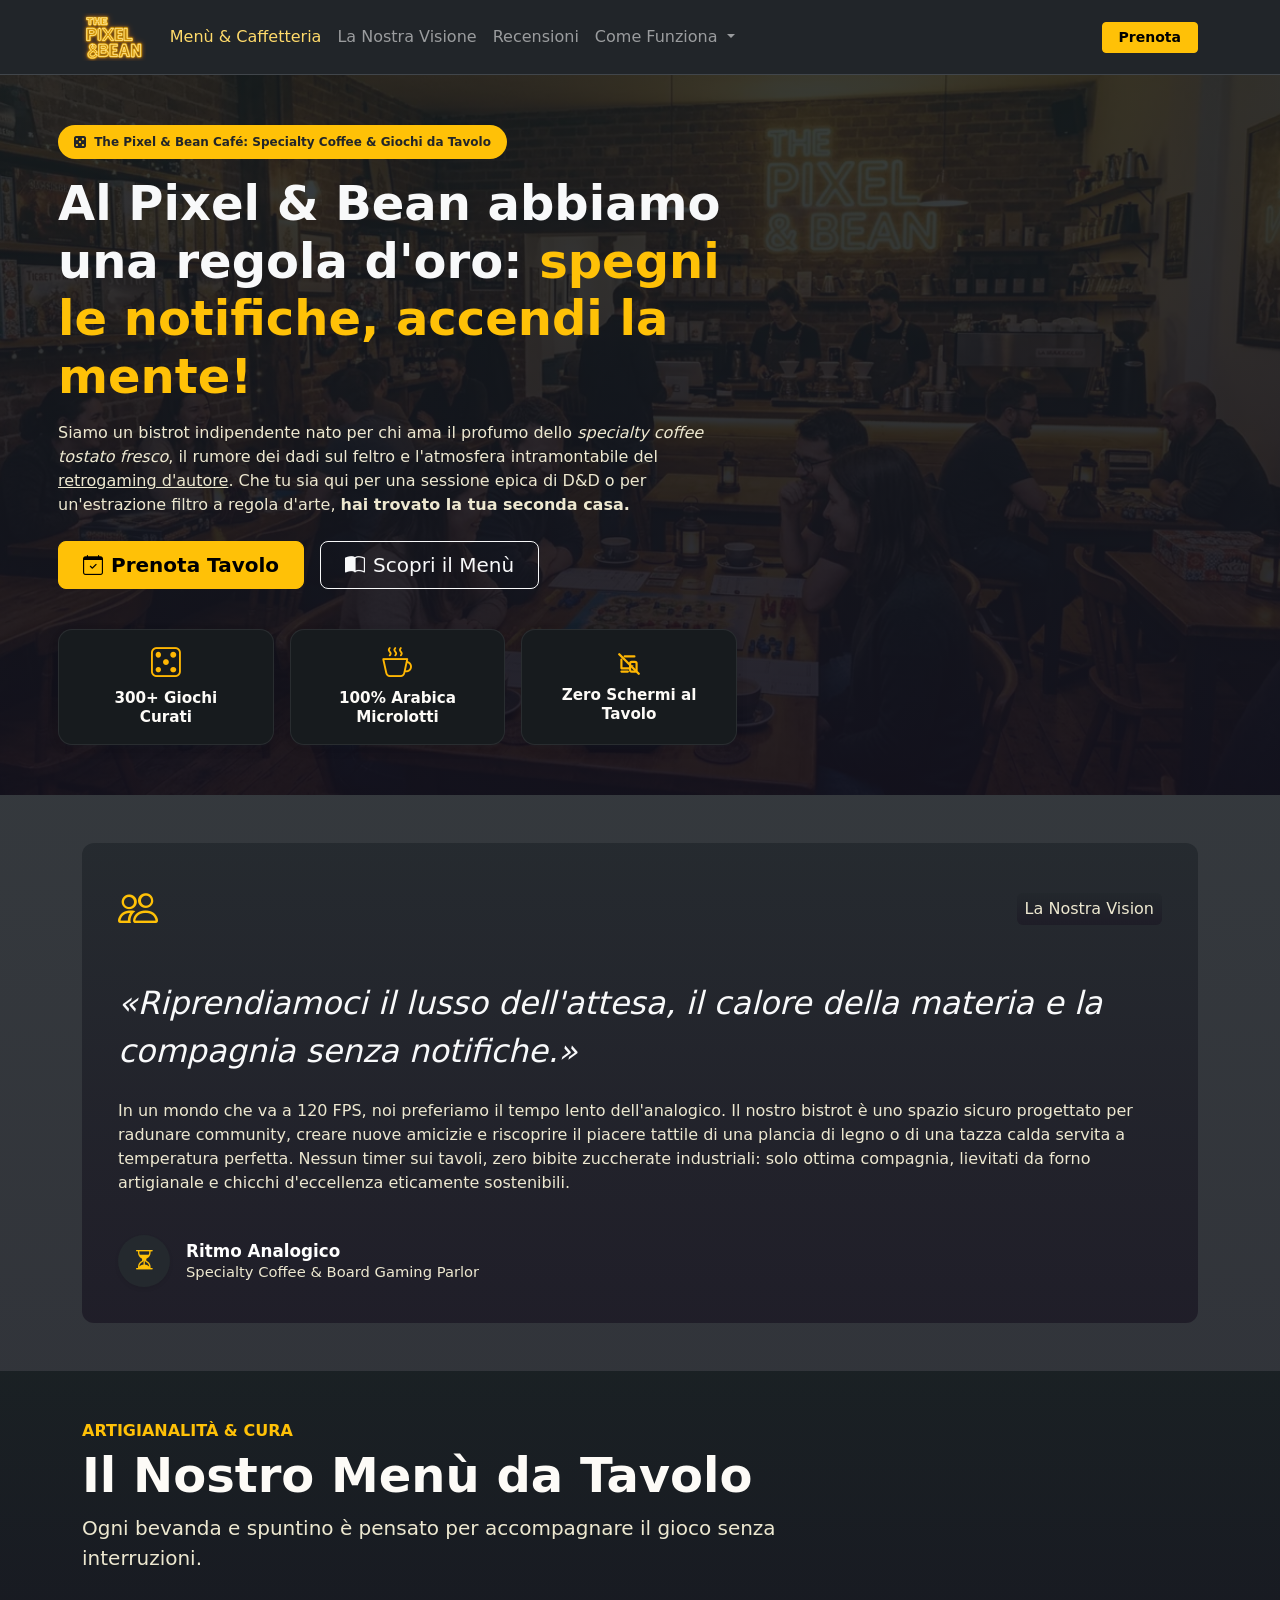
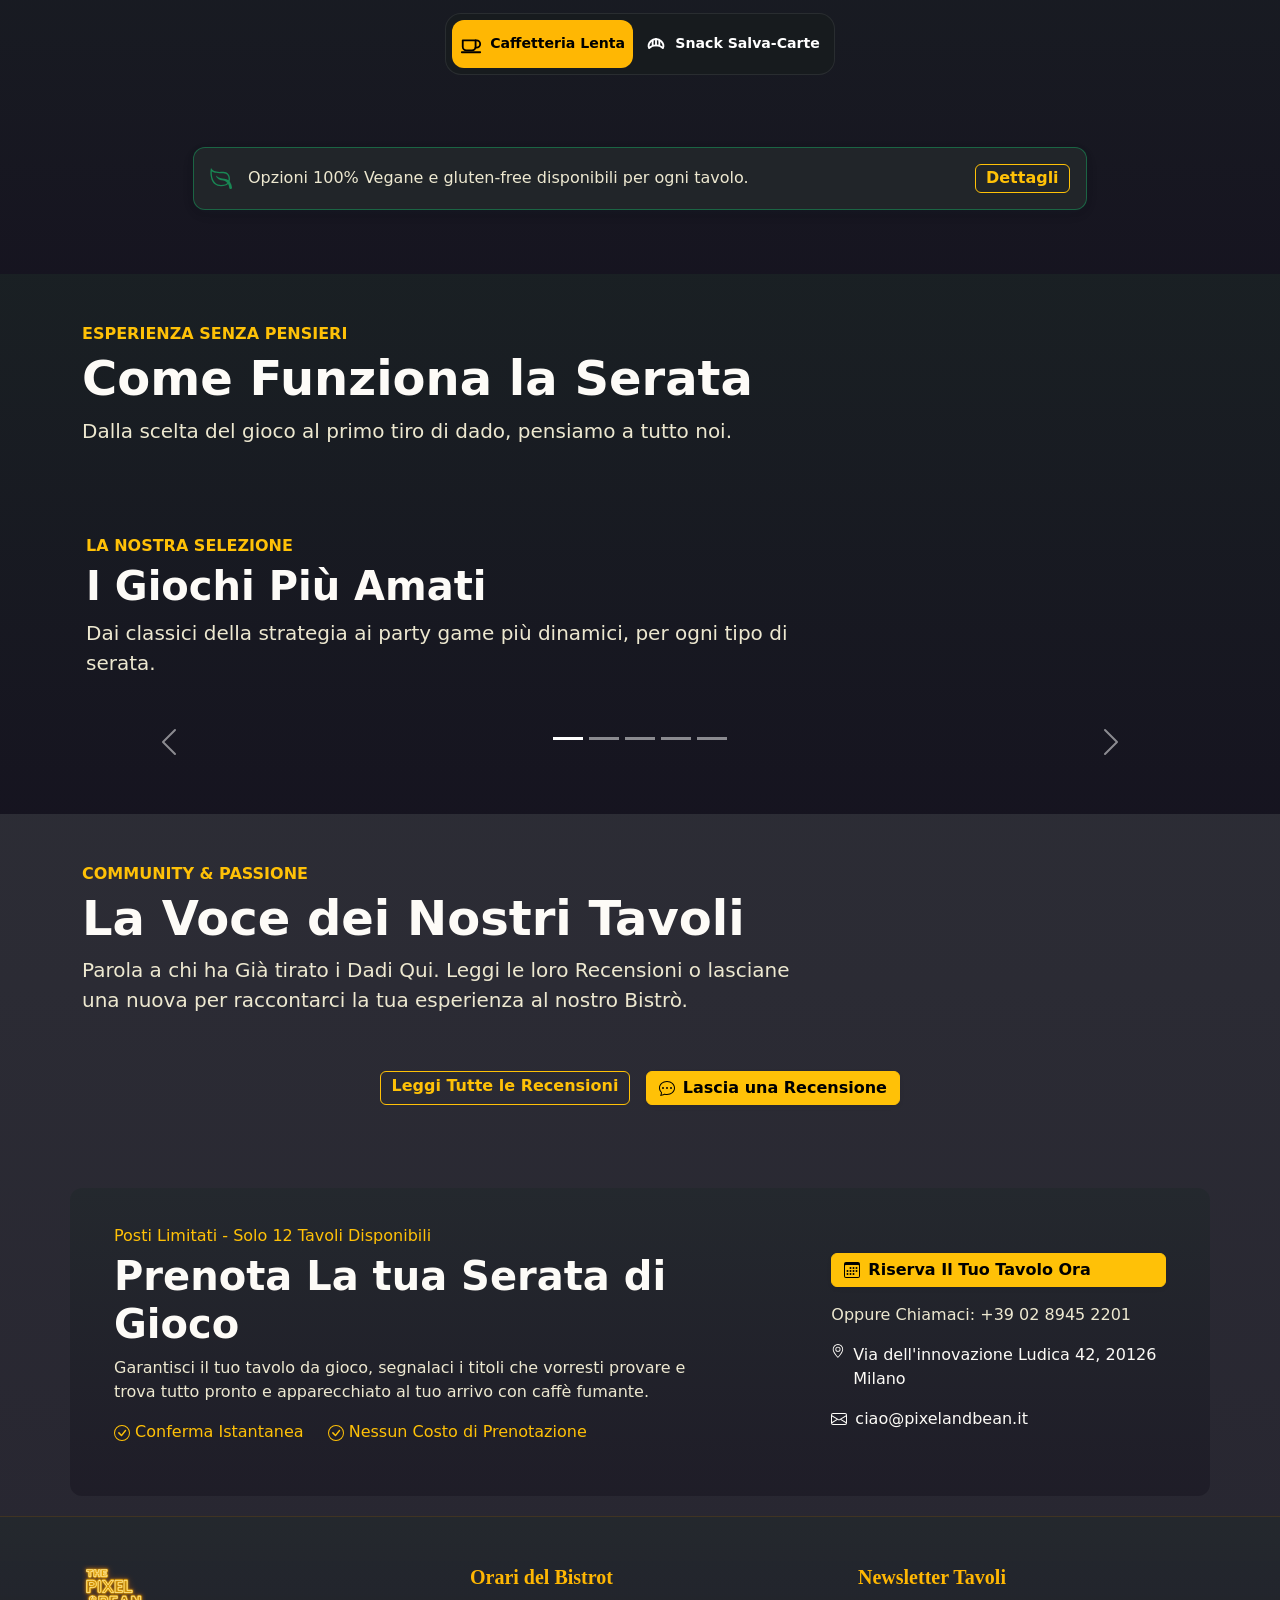
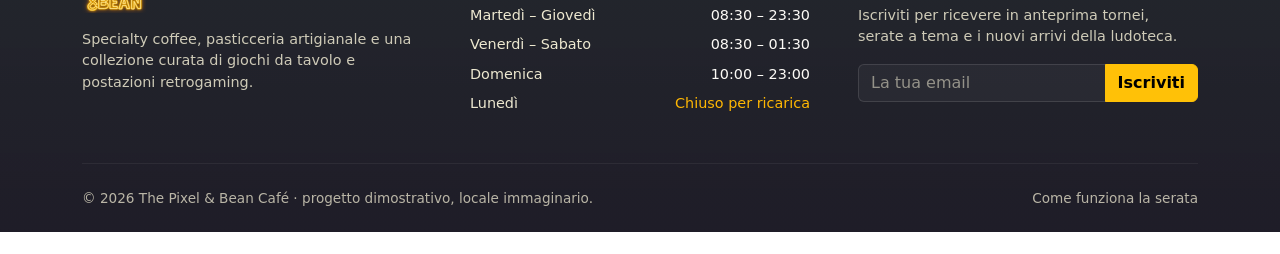
==== index.html @ 06c9d6d6 "Aggiunto reindirizzamento dalla radice al sito" ====
<!DOCTYPE html>
<html lang="it">
<head>
  <meta charset="UTF-8">
  <meta http-equiv="refresh" content="0; url=pixel-bean-cafe/src/">
  <title>The Pixel & Bean Café</title>
</head>
<body>
  <a href="pixel-bean-cafe/src/">Vai al sito</a>
</body>
</html>
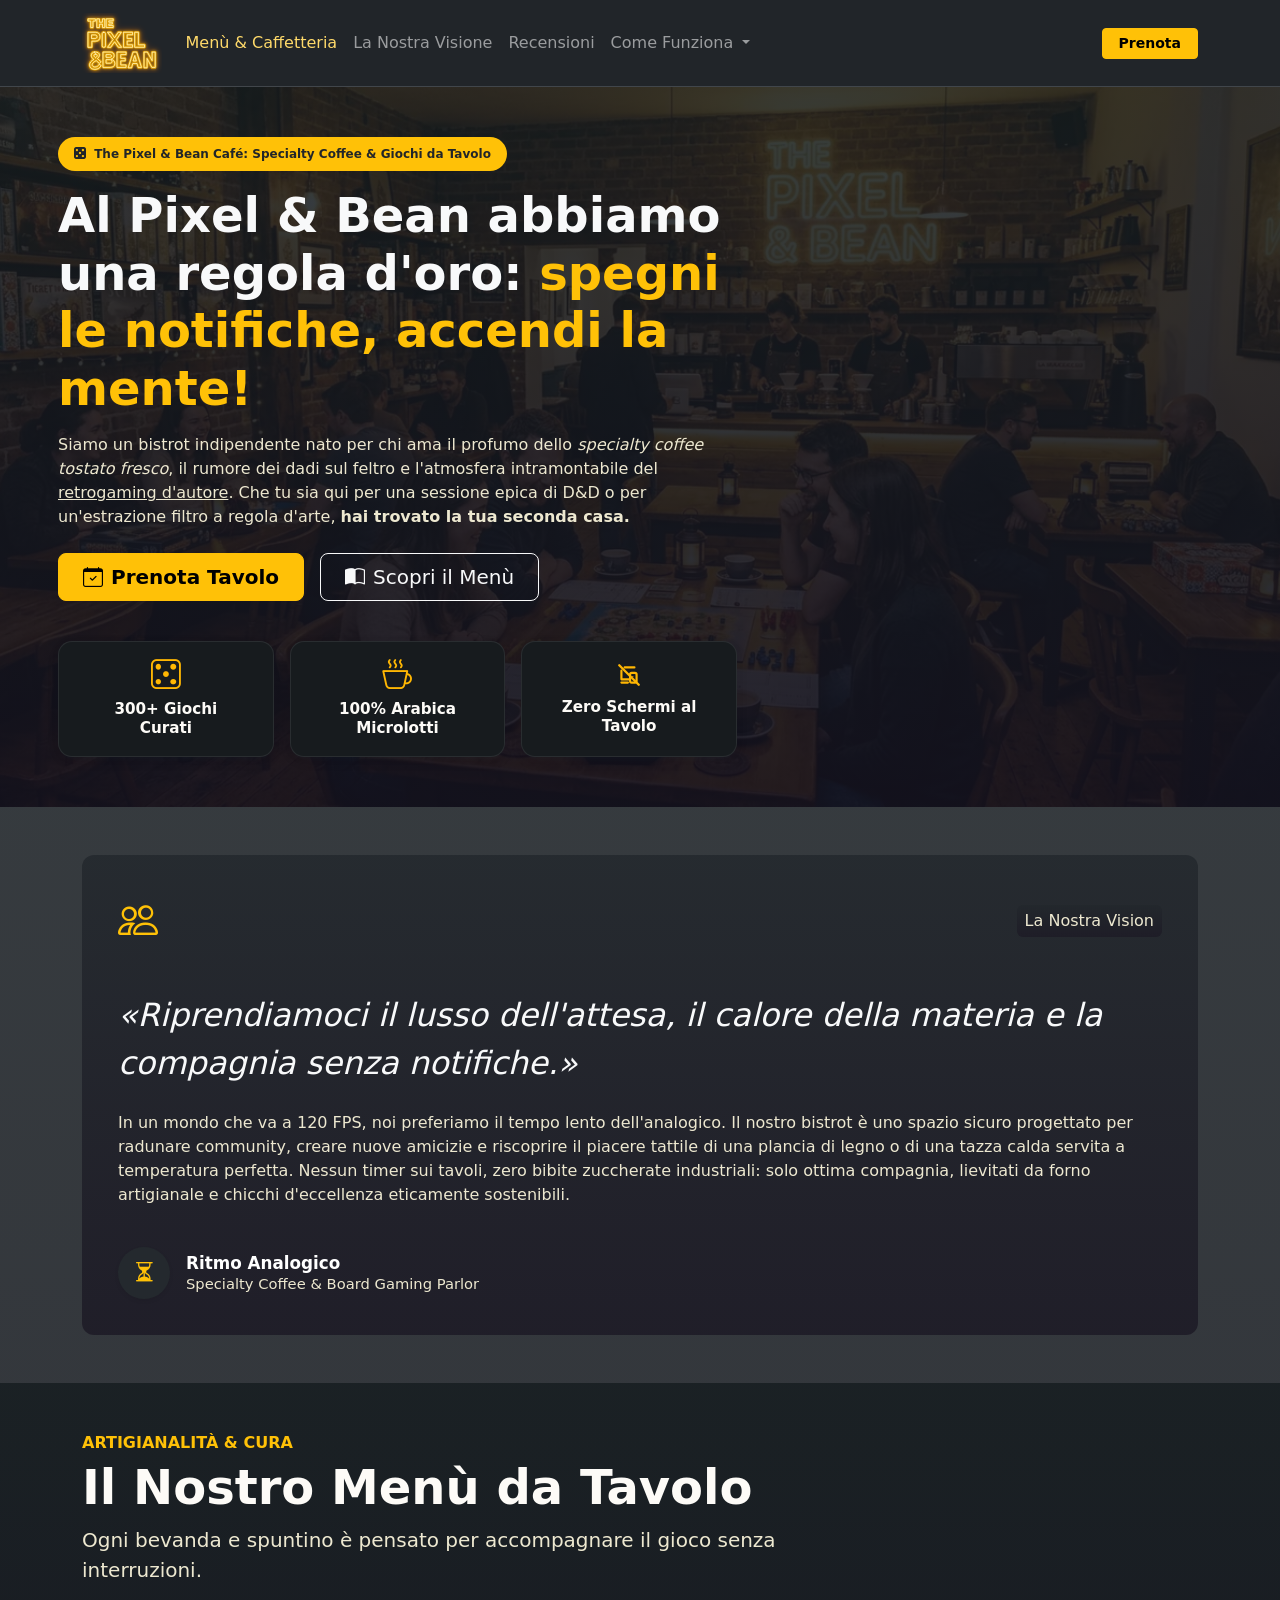
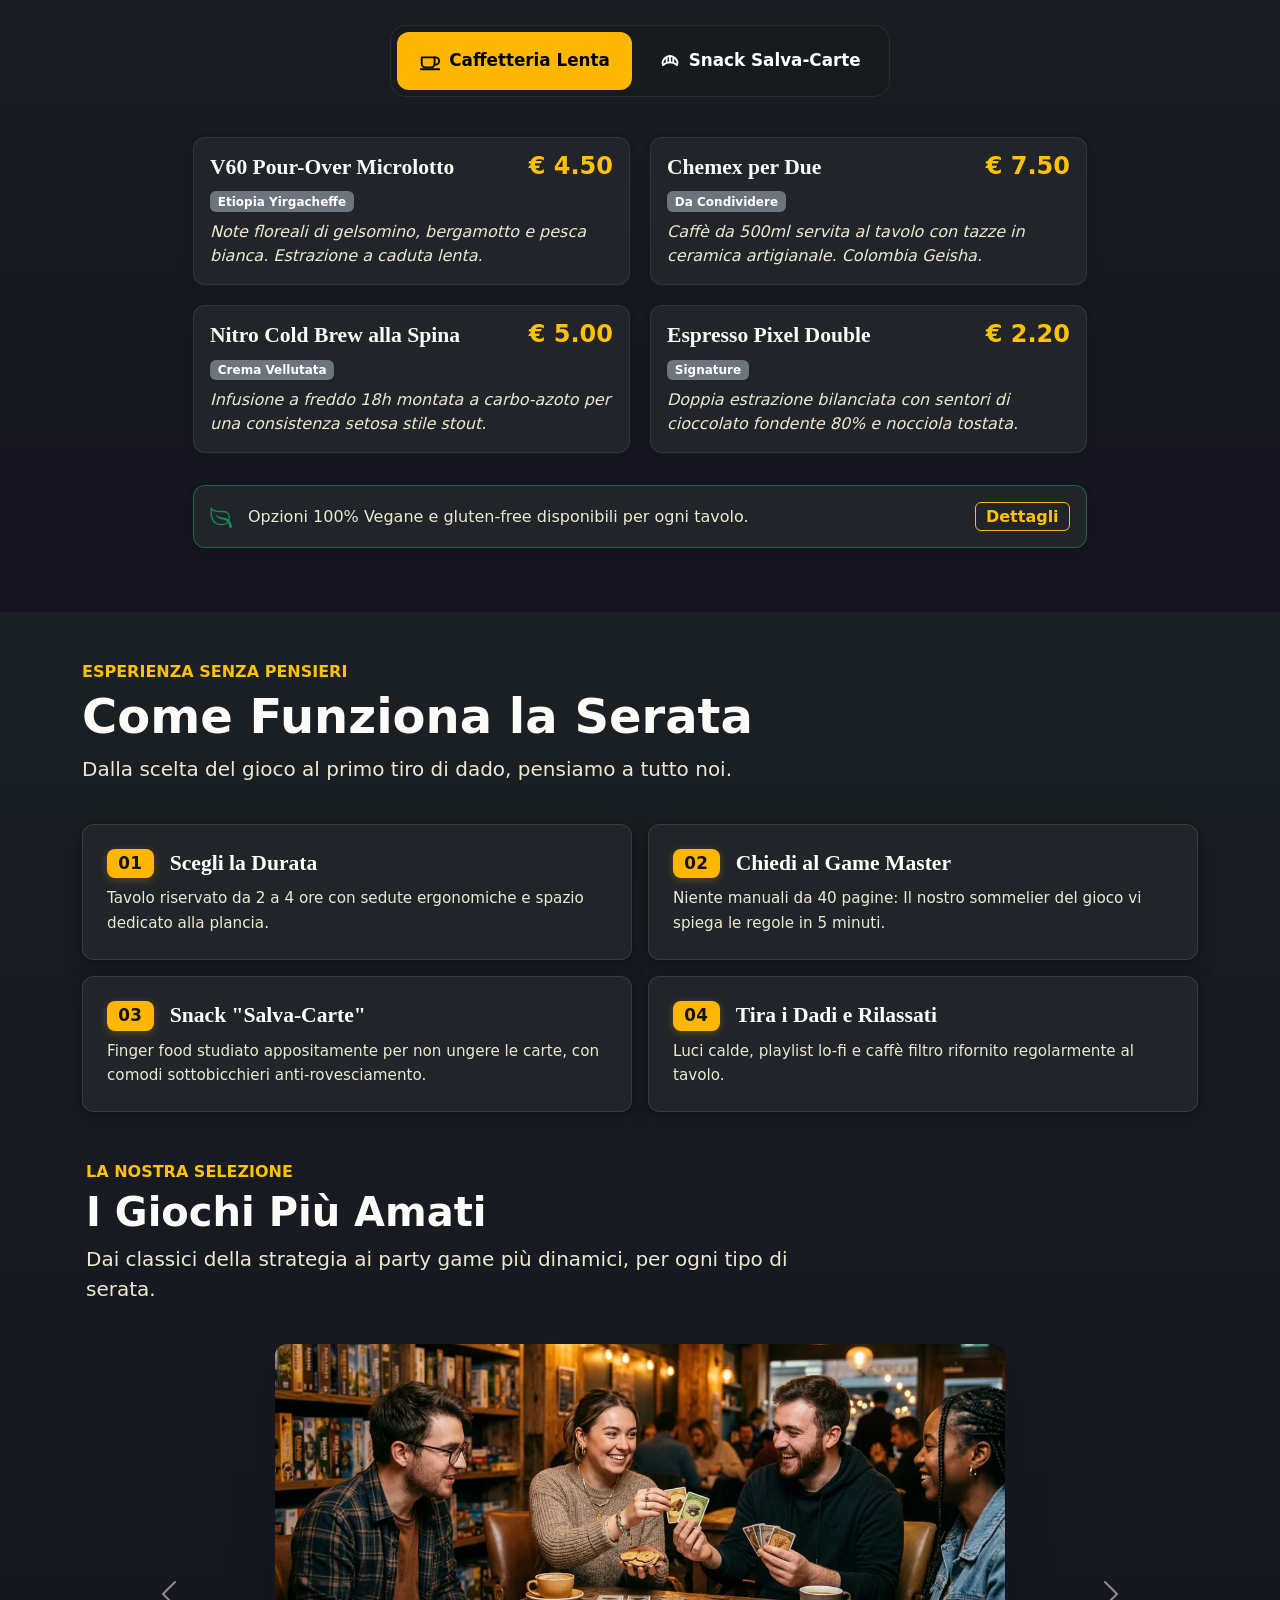
==== commit 724605cf: "Copiato i tag meta anche nel secondo index della root di progetto in modo da evitare che linkedin no" ====
--- a/index.html
+++ b/index.html
@@ -1,11 +1,24 @@
 <!DOCTYPE html>
 <html lang="it">
+
 <head>
-  <meta charset="UTF-8">
-  <meta http-equiv="refresh" content="0; url=pixel-bean-cafe/src/">
-  <title>The Pixel & Bean Café</title>
+    <meta charset="UTF-8">
+    <meta http-equiv="refresh" content="0; url=pixel-bean-cafe/src/">
+    <title>The Pixel & Bean Café</title>
+    <meta property="og:type" content="website">
+    <meta property="og:title" content="The Pixel & Bean Café">
+    <meta property="og:description"
+        content="Bistrot immaginario di specialty coffee e giochi da tavolo: progetto front-end con HTML, Bootstrap 5.3 e JavaScript.">
+    <meta property="og:url" content="https://albfer94.github.io/web-da-zero/">
+    <meta property="og:image"
+        content="https://albfer94.github.io/web-da-zero/pixel-bean-cafe/assets/img/og-preview.jpg">
+    <meta property="og:image:width" content="1200">
+    <meta property="og:image:height" content="627">
+    <meta property="og:image:alt" content="Screenshot della home page del sito The Pixel & Bean Café">
 </head>
+
 <body>
-  <a href="pixel-bean-cafe/src/">Vai al sito</a>
+    <a href="pixel-bean-cafe/src/">Vai al sito</a>
 </body>
+
 </html>
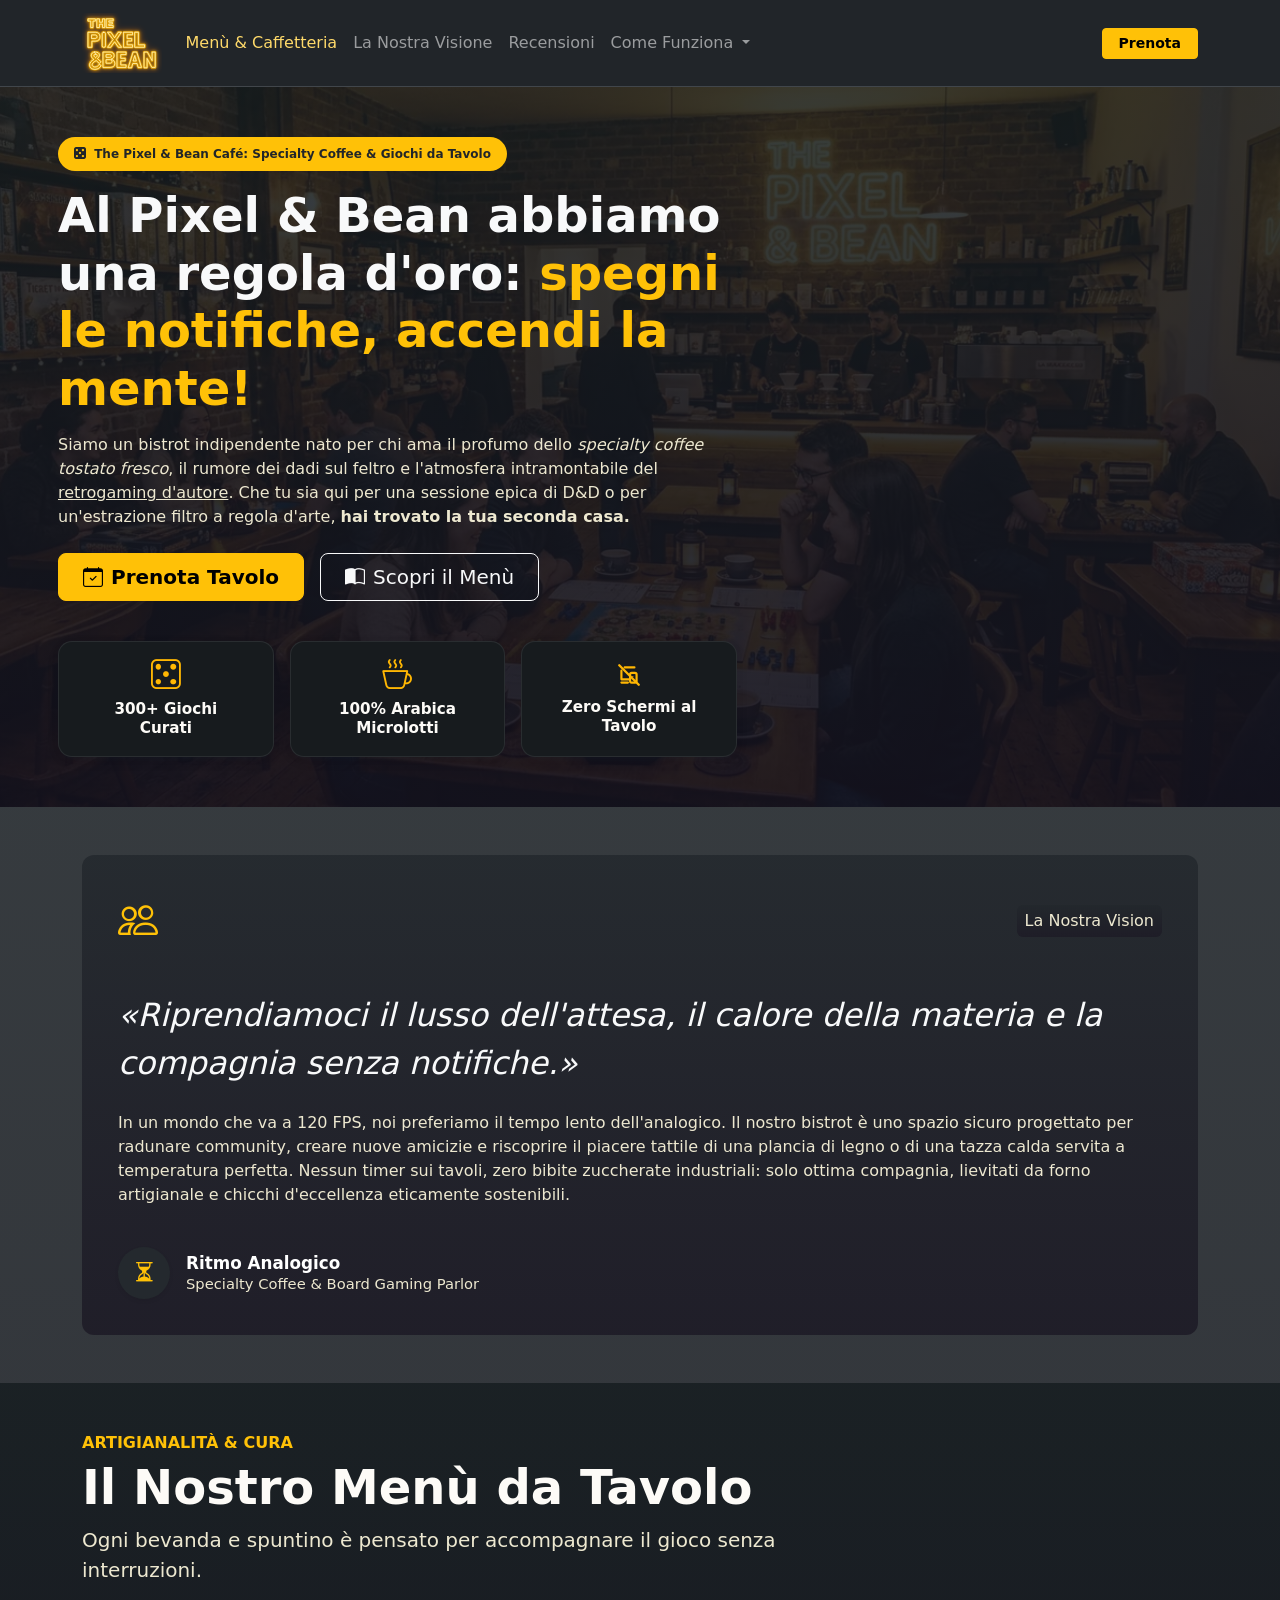
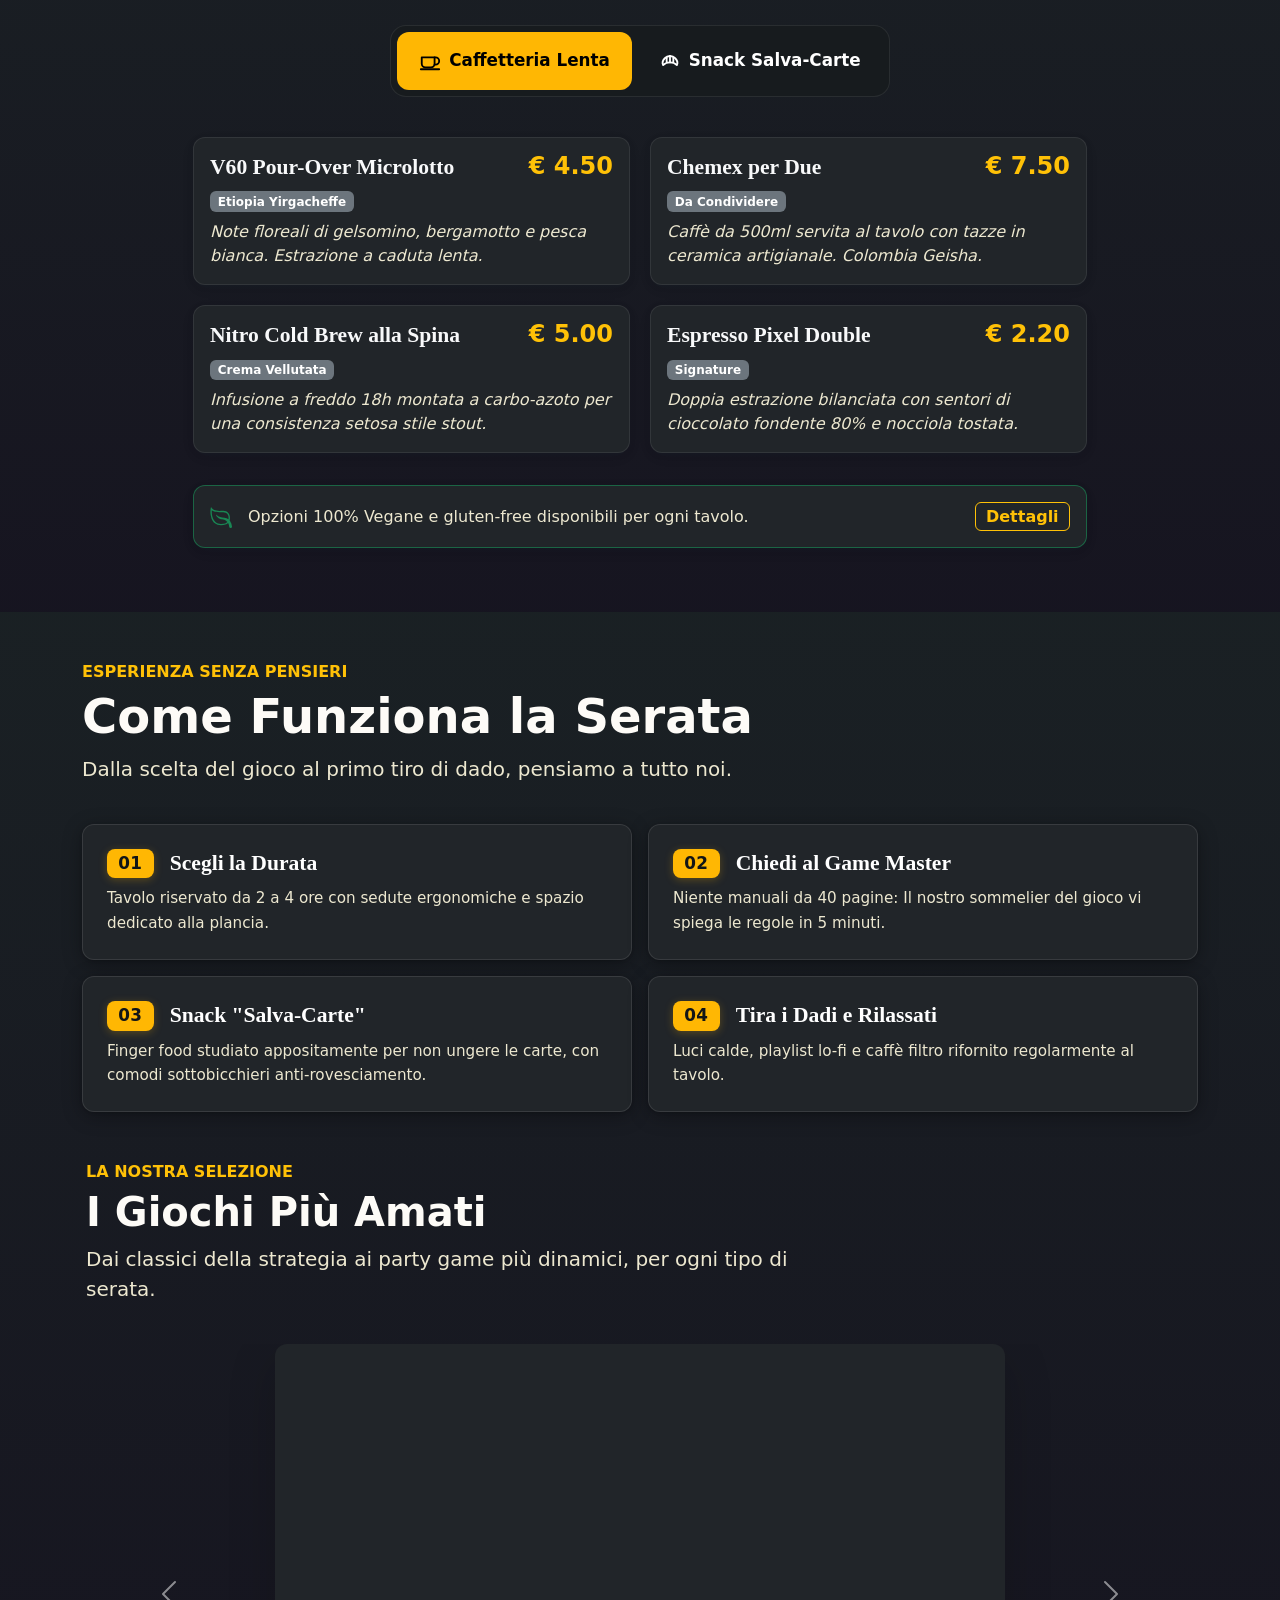
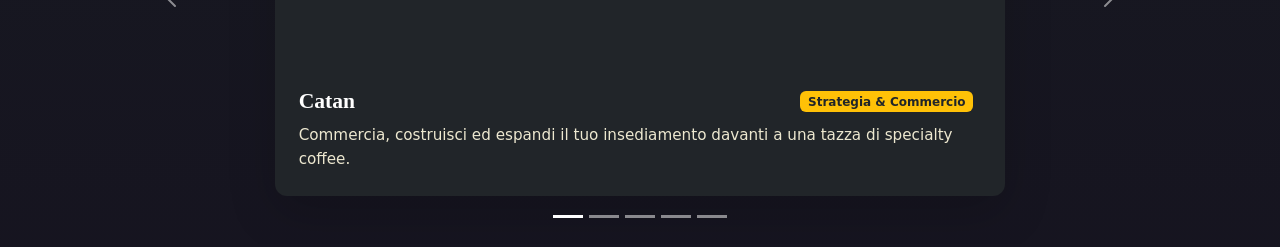
==== commit f86fd1de: "aggiornato il meta con la descrizione giusta della foto di anteprima" ====
--- a/index.html
+++ b/index.html
@@ -14,7 +14,7 @@
         content="https://albfer94.github.io/web-da-zero/pixel-bean-cafe/assets/img/og-preview.jpg">
     <meta property="og:image:width" content="1200">
     <meta property="og:image:height" content="627">
-    <meta property="og:image:alt" content="Screenshot della home page del sito The Pixel & Bean Café">
+    <meta property="og:image:alt" content="Il sito The Pixel & Bean Café visto da computer e da telefono">
 </head>
 
 <body>
